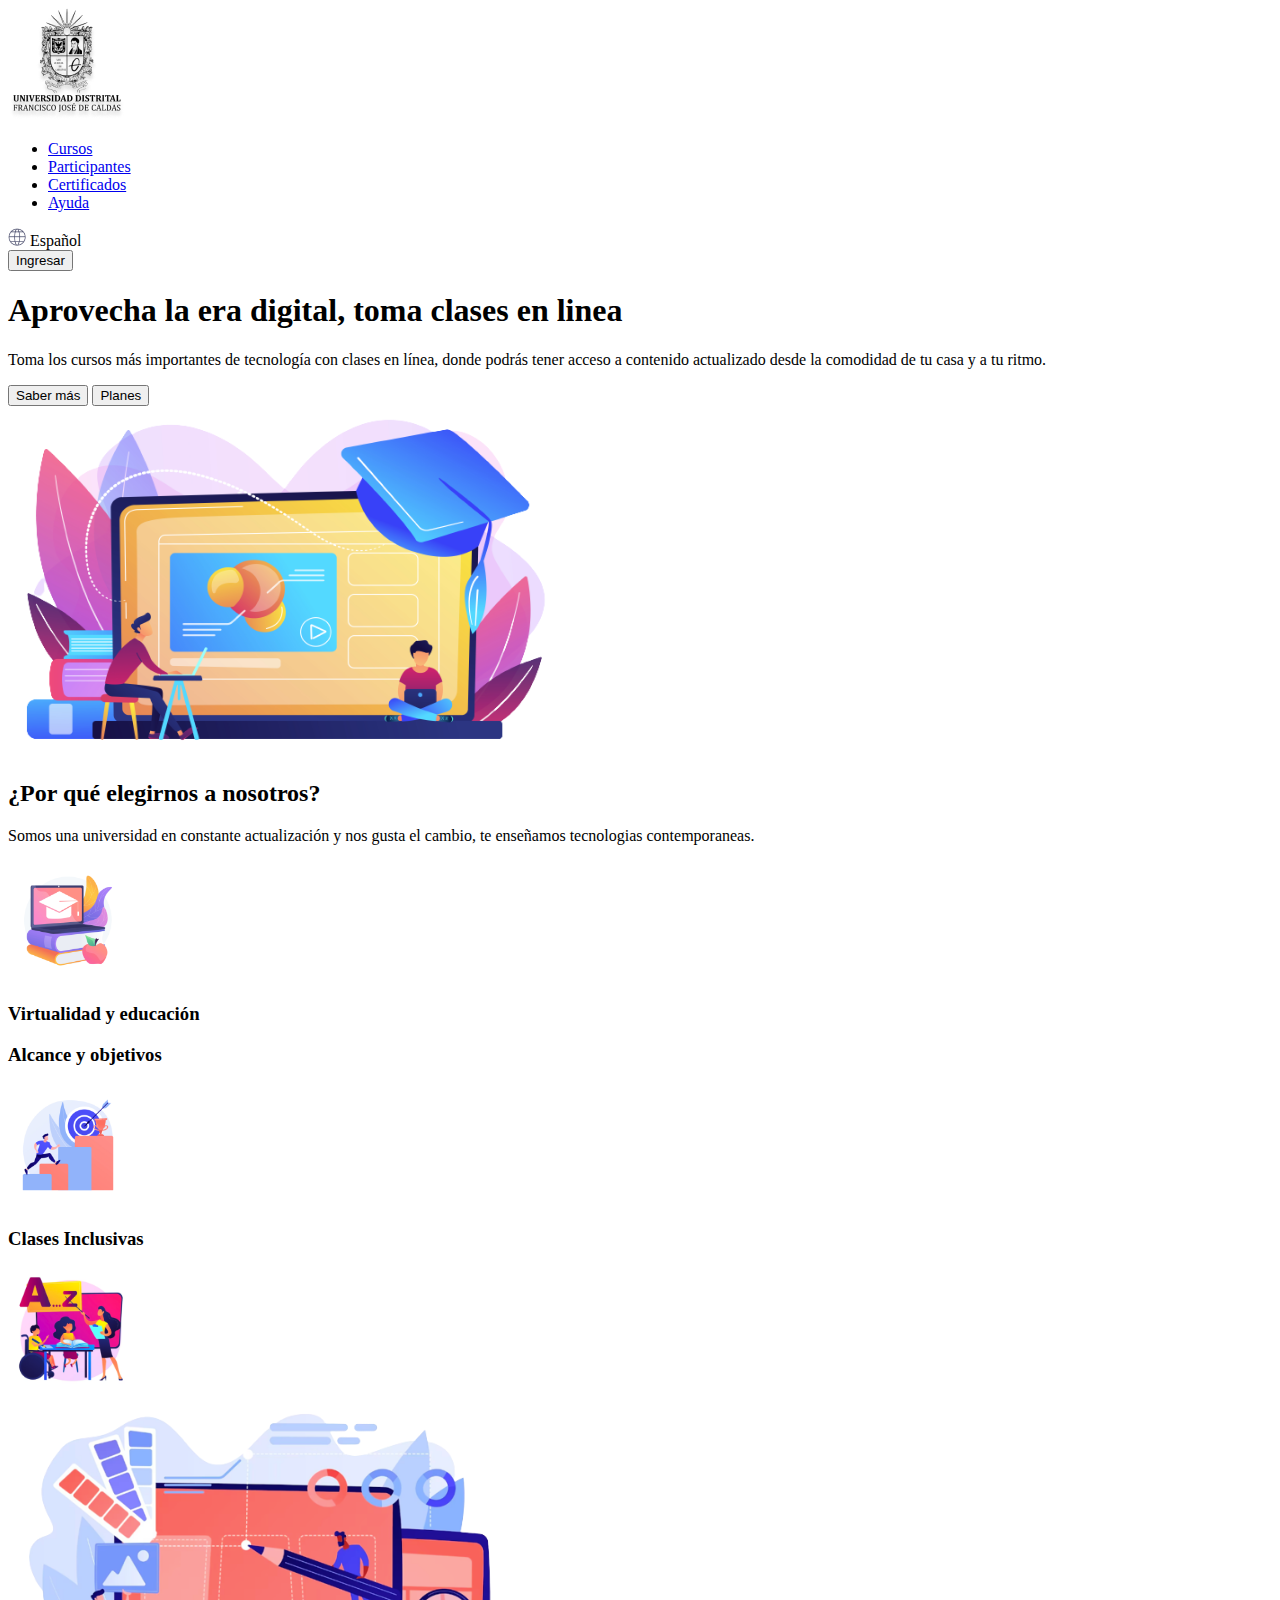
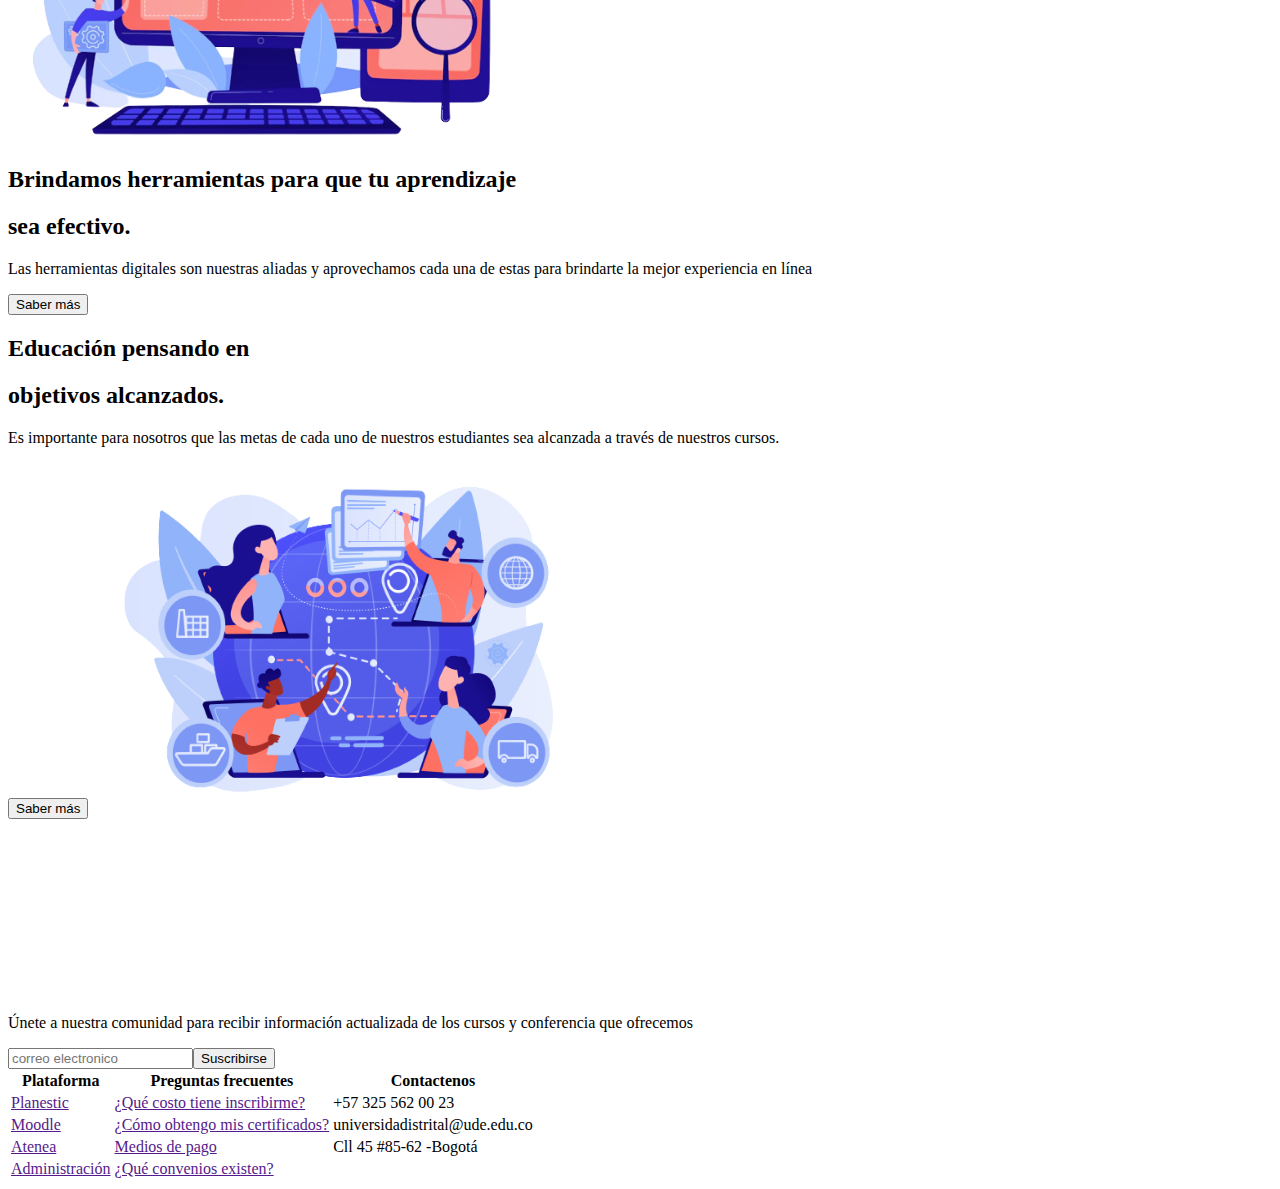
==== PUNTO 1 3/index.html @ c9f28a7e "structure HTML PUNTO 2" ====
<!DOCTYPE html>
<html lang="en">

<head>
    <meta charset="UTF-8">
    <meta http-equiv="X-UA-Compatible" content="IE=edge">
    <meta name="viewport" content="width=device-width, initial-scale=1.0">
    <title>Document</title>
</head>

<body>
    <header>
        <div>
            <img src="./public/images/header-logo.png" alt="main-logo">
            <nav>
                <ul>
                    <li><a href="#banner">Cursos</a></li>
                    <li><a href="#section-1">Participantes</a></li>
                    <li><a href="#section-2">Certificados</a></li>
                    <li><a href="#footer">Ayuda</a></li>
                </ul>
            </nav>
        </div>

        <div>
            <img src="./public/images/header-word.png" alt="world">
            <span>Español</span>

        </div>
        <div>
            <button>Ingresar</button>
        </div>
    </header>
    <main>
        <section id="banner">
            <div>
                <h1>
                    Aprovecha la era
                    digital, toma clases
                    en linea
                </h1>

                <p>
                    Toma los cursos más importantes de tecnología con clases en
                    línea, donde podrás tener acceso
                    a contenido actualizado desde la comodidad
                    de tu casa y a tu ritmo.
                </p>
            </div>


            <div>
                <button>
                    Saber más
                </button>
                <button>
                    Planes
                </button>
            </div>
            <div>
                <img src="./public/images/banner-online.png" alt="online-education" width="550px" height="350px">
            </div>

        </section>

        <section id="section-1">
            <div>
                <h2>¿Por qué
                    elegirnos
                    a nosotros?</h2>
                <p>
                    Somos una universidad en constante actualización y
                    nos gusta el cambio, te enseñamos tecnologias contemporaneas.
                </p>
            </div>
            <img src="./public/images/section1-education.png" alt="education" width="120px" height="120px">
            <h3>Virtualidad y educación</h3>
            <div>
                <h3>Alcance y objetivos</h3>
                <img src="./public/images/section1-goals.png" alt="goals" width="120px" height="120px">
            </div>
            <h3>Clases Inclusivas</h3>
            <img src="./public/images/section1-teach.png" alt="teach" width="120px" height="120px">
            <div>

            </div>

            <div></div>
        </section>

        <section id="section-2">
            <div>
                <img src="./public/images/section2-tools.png" alt="tools" width="500px" height="350px">

                <div>
                    <h2>Brindamos herramientas
                        para que tu aprendizaje
                    </h2>
                    <h2>sea efectivo.</h2>
                    <p>
                        Las herramientas digitales son nuestras aliadas y
                        aprovechamos cada una de estas para brindarte
                        la mejor experiencia en línea

                    </p>
                    <button>Saber más</button>

                </div>
            </div>


            <div>
                <h2>Educación pensando en
                </h2>
                <h2>objetivos alcanzados.</h2>
                <p>
                    Es importante para nosotros que las metas de cada uno de
                    nuestros estudiantes sea alcanzada a través
                    de nuestros cursos.

                </p>
                <button>Saber más</button>

                <img src="./public/images/section2-goals.png" alt="tools" width="500px" height="350px">


            </div>
            <div>

            </div>
        </section>

    </main>

    <footer id="footer">

        <div>
            <img src="./public/images/footer-logo.png" alt="footer-logo" width="200px" height="175px">
            
        </div>

        <div>
            <p>
                Únete a nuestra comunidad para recibir información
                actualizada de los cursos y conferencia que ofrecemos
            </p>
            <form action="post"><input type="email" name="user_name" placeholder="correo electronico"
                    id="email"><button>Suscribirse</button>
            </form>
        </div>

        <div>
<table>
    <tr>
        <th>Plataforma</th>
        <th>Preguntas frecuentes</th>
        <th>Contactenos</th>
    </tr>


    <tr>
        <td><a href="">Planestic</a></td>
        <td><a href="">¿Qué costo tiene inscribirme?</a></td>
        <td>+57 325 562 00 23</td>
    </tr>

    <tr>
        <td><a href="">Moodle</a></td>
        <td><a href="">¿Cómo obtengo mis certificados?</a></td>
        <td>universidadistrital@ude.edu.co</td>
    </tr>

    <tr>
        <td><a href="">Atenea</a></td>
        <td><a href="">Medios de pago</a></td>
        <td>Cll 45 #85-62 -Bogotá</td>
    </tr>

    <tr>
        <td><a href="">Administración</a></td>
        <td><a href="">¿Qué convenios existen?</a></td> 
    </tr>
</table>
            </div>
    </footer>

</body>

</html>
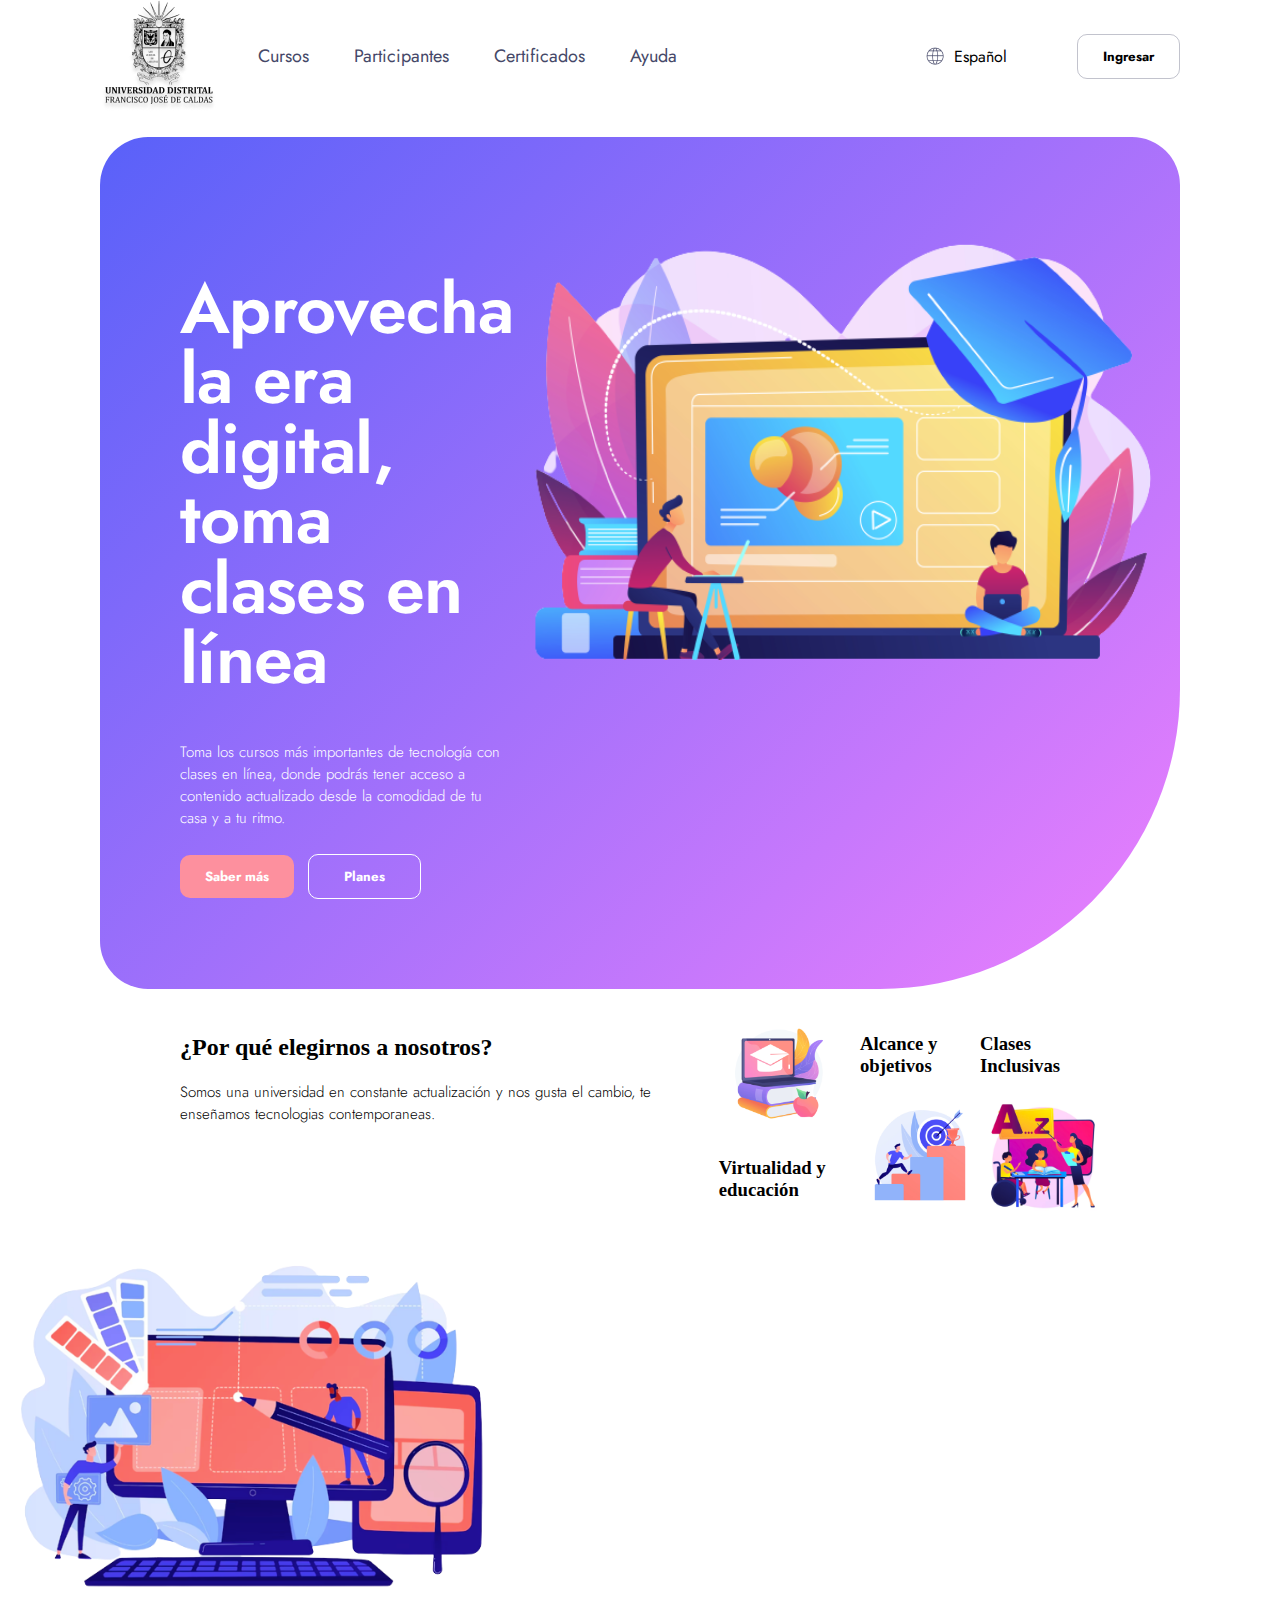
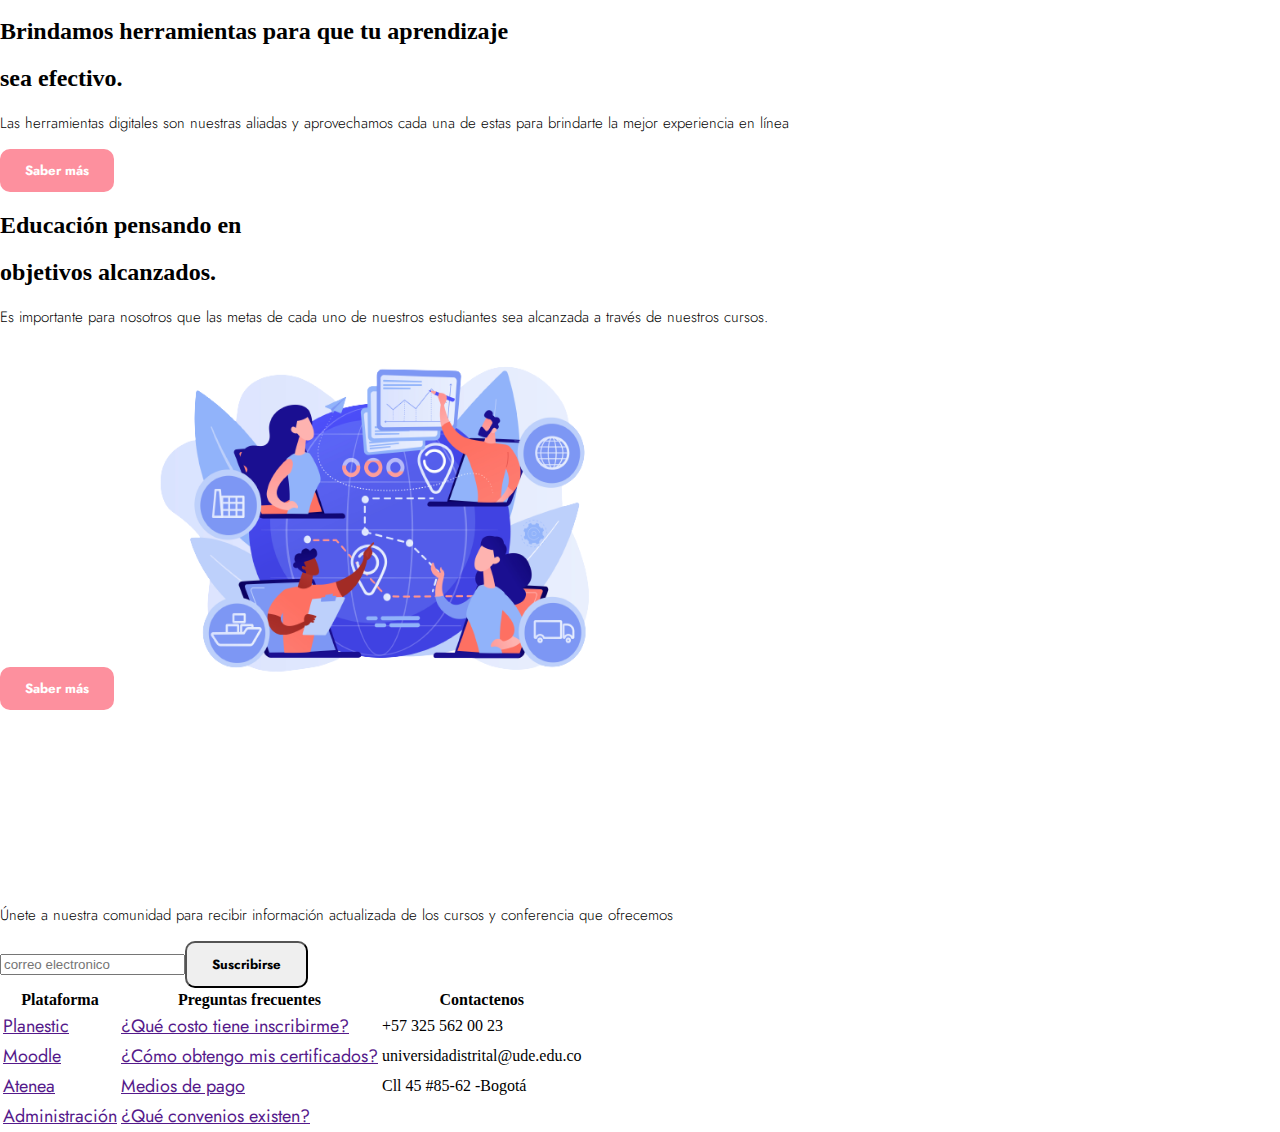
==== commit cdf2c401: "Estilos" ====
--- a/PUNTO 1 3/index.html
+++ b/PUNTO 1 3/index.html
@@ -6,11 +6,13 @@
     <meta http-equiv="X-UA-Compatible" content="IE=edge">
     <meta name="viewport" content="width=device-width, initial-scale=1.0">
     <title>Document</title>
+    <link href='https://fonts.googleapis.com/css?family=Jost' rel='stylesheet'>
+    <link rel="stylesheet" href="./styles/styles.css">
 </head>
 
 <body>
     <header>
-        <div>
+        <div class="header__navigation">
             <img src="./public/images/header-logo.png" alt="main-logo">
             <nav>
                 <ul>
@@ -22,14 +24,16 @@
             </nav>
         </div>
 
-        <div>
+        <div class="header__settings">
+            <div>
             <img src="./public/images/header-word.png" alt="world">
             <span>Español</span>
-
-        </div>
-        <div>
-            <button>Ingresar</button>
-        </div>
+        </div>
+            <div>
+                <button>Ingresar</button>
+            </div>
+        </div>
+
     </header>
     <main>
         <section id="banner">
@@ -37,28 +41,30 @@
                 <h1>
                     Aprovecha la era
                     digital, toma clases
-                    en linea
+                    en línea
                 </h1>
-
+<div>
                 <p>
                     Toma los cursos más importantes de tecnología con clases en
                     línea, donde podrás tener acceso
                     a contenido actualizado desde la comodidad
                     de tu casa y a tu ritmo.
+                </div>
                 </p>
-            </div>
-
-
-            <div>
-                <button>
-                    Saber más
-                </button>
-                <button>
-                    Planes
-                </button>
-            </div>
-            <div>
-                <img src="./public/images/banner-online.png" alt="online-education" width="550px" height="350px">
+
+                <div>
+                    <button class="button--orange">
+                        Saber más
+                    </button>
+                    <button class="button--white">
+                        Planes
+                    </button>
+                </div>
+            </div>
+
+    
+            <div id="img">
+                <img src="./public/images/banner-online.png" alt="online-education" width="653px" height="454px">
             </div>
 
         </section>
@@ -73,16 +79,21 @@
                     nos gusta el cambio, te enseñamos tecnologias contemporaneas.
                 </p>
             </div>
+
+            <div>
             <img src="./public/images/section1-education.png" alt="education" width="120px" height="120px">
             <h3>Virtualidad y educación</h3>
+        </div>
+        
             <div>
                 <h3>Alcance y objetivos</h3>
                 <img src="./public/images/section1-goals.png" alt="goals" width="120px" height="120px">
             </div>
-            <h3>Clases Inclusivas</h3>
-            <img src="./public/images/section1-teach.png" alt="teach" width="120px" height="120px">
-            <div>
-
+
+        
+            <div>
+                <h3>Clases Inclusivas</h3>
+                <img src="./public/images/section1-teach.png" alt="teach" width="120px" height="120px">
             </div>
 
             <div></div>
@@ -103,8 +114,9 @@
                         la mejor experiencia en línea
 
                     </p>
-                    <button>Saber más</button>
-
+                    <div>
+                    <button  class="button--orange">Saber más</button>
+                </div>
                 </div>
             </div>
 
@@ -119,7 +131,7 @@
                     de nuestros cursos.
 
                 </p>
-                <button>Saber más</button>
+                <button  class="button--orange">Saber más</button>
 
                 <img src="./public/images/section2-goals.png" alt="tools" width="500px" height="350px">
 
--- a/PUNTO 1 3/styles/styles.css
+++ b/PUNTO 1 3/styles/styles.css
@@ -0,0 +1,114 @@
+body {
+    margin: 0;
+}
+
+a {
+    font-family: 'Jost';
+    font-size: 18px;
+}
+
+header {
+    display: flex;
+    margin: 0px 100px;
+    justify-content: space-between;
+}
+
+.header__navigation {
+    display: flex;
+    align-items: center;
+
+}
+
+.header__navigation nav ul {
+    display: flex;
+    gap: 45px;
+    list-style: none;
+}
+
+.header__navigation nav ul li a {
+    text-decoration: none;
+    color: #454868;
+}
+
+.header__settings {
+    display: flex;
+    gap: 70px;
+}
+
+.header__settings div {
+    display: flex;
+    align-items: center;
+    gap: 10px;
+    font-family: 'Jost';
+    font-size: 16px;
+    font-weight: 400;
+}
+
+button {
+    font-family: 'Jost' ;
+    font-weight: bold;
+    border-radius: 10px;
+    cursor: pointer;
+    padding: 12px 25px;
+}
+
+.header__settings button {
+    background-color: transparent;
+    border: 1px solid #45486854;
+}
+
+#banner {
+    display: flex;
+    margin: 25px 100px;
+    padding: 90px 80px;
+    border-radius: 48px 48px 300px 48px;
+    background: linear-gradient(135deg, #5961F9 0%, #ED80FD 100%);
+}
+
+h1 {
+    font-family: 'Jost';
+    font-size: 70px;
+    font-weight: 600;
+    color: #fff;
+    line-height: 70px;
+    letter-spacing: -0.64px;
+}
+
+p{
+    font-family: 'Jost';
+    font-weight: 300;
+    font-size: 15px;
+}
+
+#img{
+width: 653px;
+height: 454px;
+left: 998px;
+top: 271px;
+}
+
+#banner p{
+    color: #fff;
+    margin: 25px 0px;
+}
+
+.button--orange{
+    background-color: #fd909e;
+    color: #fff;
+    border: none;
+    margin-right: 10px;
+}
+
+.button--white{
+    background-color: transparent;
+    color: white;
+    padding: 12px 35px;
+    border: 1px solid #fff;
+}
+
+#section-1{
+    display: flex;
+    justify-content: space-between;
+    margin: 25px 100px;
+    padding: 0px 80px;
+}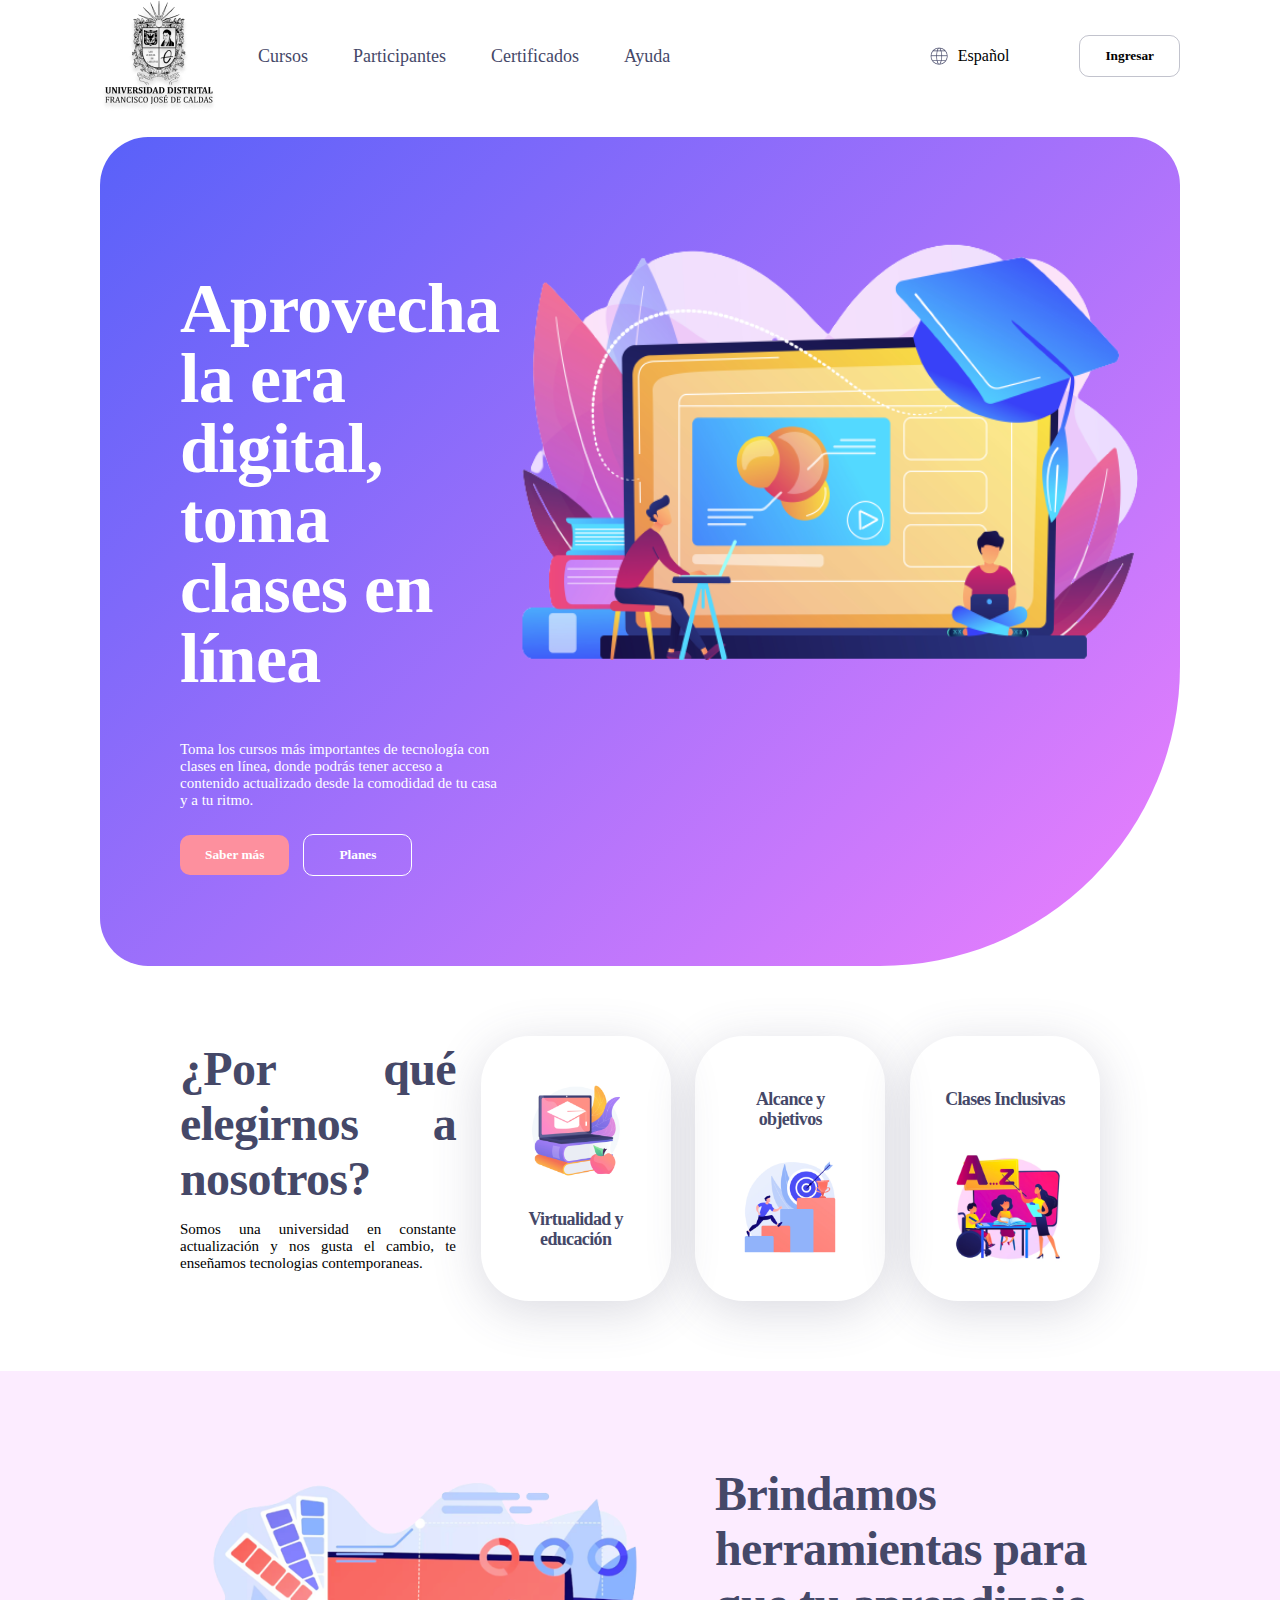
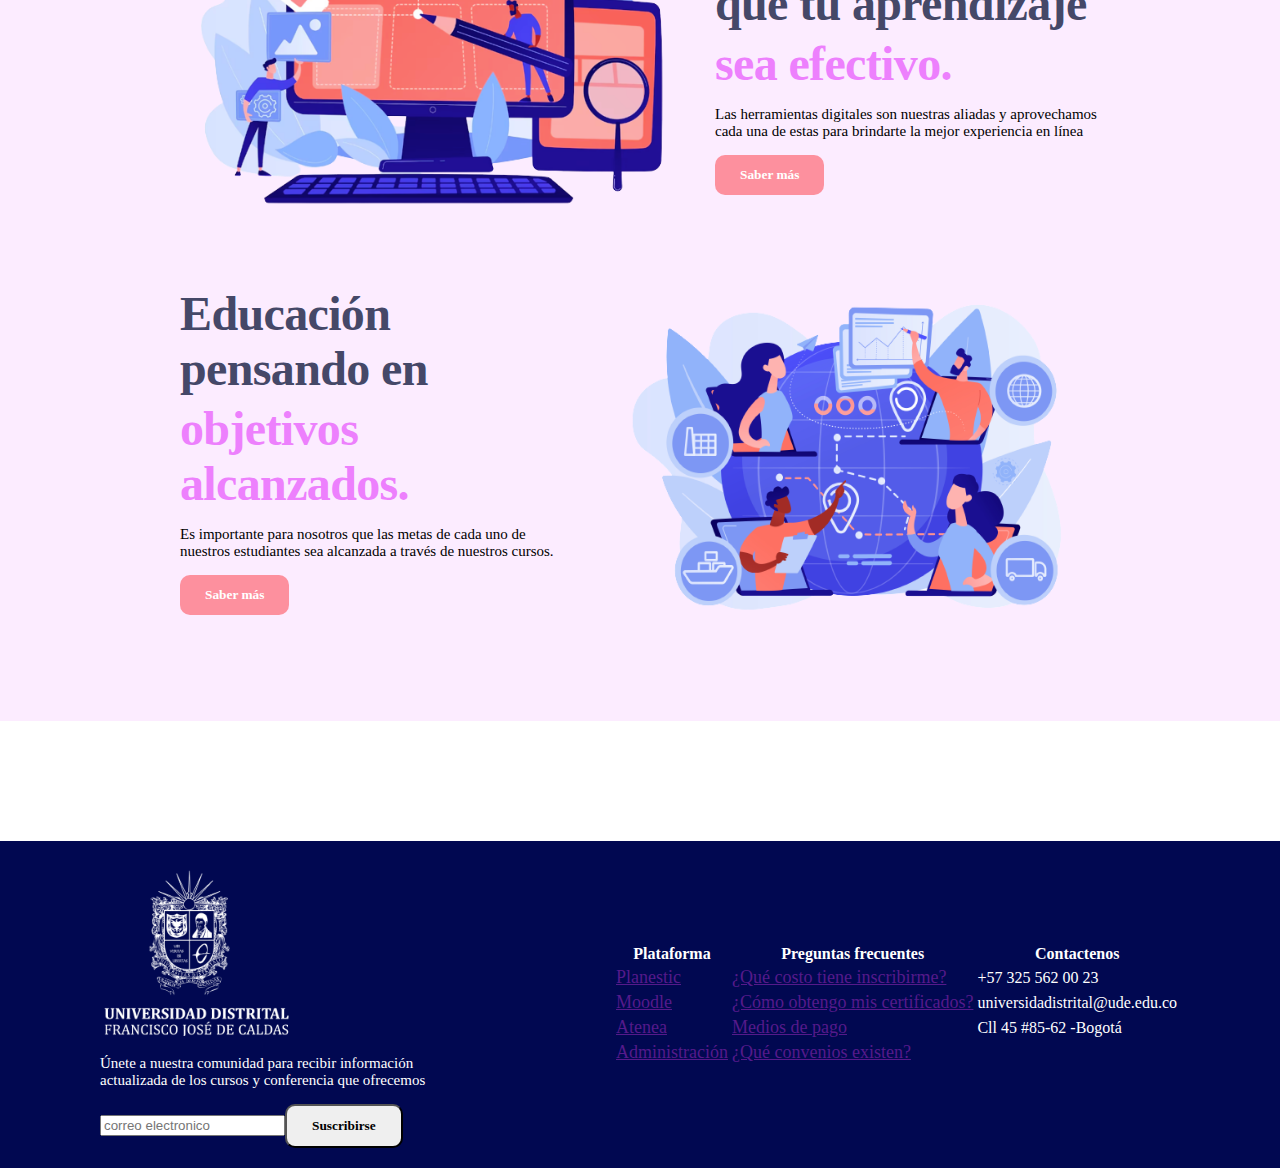
==== commit 35cd7078: "estilos2" ====
--- a/PUNTO 1 3/index.html
+++ b/PUNTO 1 3/index.html
@@ -6,7 +6,7 @@
     <meta http-equiv="X-UA-Compatible" content="IE=edge">
     <meta name="viewport" content="width=device-width, initial-scale=1.0">
     <title>Document</title>
-    <link href='https://fonts.googleapis.com/css?family=Jost' rel='stylesheet'>
+    <link rel="stylesheet" href="https://indestructibletype.com/fonts/Jost.css" type="text/css" charset="utf-8" />
     <link rel="stylesheet" href="./styles/styles.css">
 </head>
 
@@ -70,7 +70,7 @@
         </section>
 
         <section id="section-1">
-            <div>
+            <div class="section-1__info">
                 <h2>¿Por qué
                     elegirnos
                     a nosotros?</h2>
@@ -80,34 +80,34 @@
                 </p>
             </div>
 
-            <div>
+            <div class="section-1__card">
             <img src="./public/images/section1-education.png" alt="education" width="120px" height="120px">
             <h3>Virtualidad y educación</h3>
         </div>
         
-            <div>
+            <div class="section-1__card">
                 <h3>Alcance y objetivos</h3>
                 <img src="./public/images/section1-goals.png" alt="goals" width="120px" height="120px">
             </div>
 
         
-            <div>
+            <div class="section-1__card">
                 <h3>Clases Inclusivas</h3>
                 <img src="./public/images/section1-teach.png" alt="teach" width="120px" height="120px">
             </div>
 
-            <div></div>
+            
         </section>
 
         <section id="section-2">
-            <div>
+            <div class="section-2__info">
                 <img src="./public/images/section2-tools.png" alt="tools" width="500px" height="350px">
 
-                <div>
+                <div >
                     <h2>Brindamos herramientas
                         para que tu aprendizaje
                     </h2>
-                    <h2>sea efectivo.</h2>
+                    <h2 class="section-2__sub-pink">sea efectivo.</h2>
                     <p>
                         Las herramientas digitales son nuestras aliadas y
                         aprovechamos cada una de estas para brindarte
@@ -121,18 +121,23 @@
             </div>
 
 
-            <div>
+            <div class="section-2__info">
+                
+                <div>
                 <h2>Educación pensando en
                 </h2>
-                <h2>objetivos alcanzados.</h2>
+                <h2 class="section-2__sub-pink">objetivos alcanzados.</h2>
                 <p>
                     Es importante para nosotros que las metas de cada uno de
                     nuestros estudiantes sea alcanzada a través
                     de nuestros cursos.
-
+               
                 </p>
-                <button  class="button--orange">Saber más</button>
-
+                <div>
+                    <button  class="button--orange">Saber más</button>
+                </div>
+            </div>
+                
                 <img src="./public/images/section2-goals.png" alt="tools" width="500px" height="350px">
 
 
@@ -146,11 +151,10 @@
 
     <footer id="footer">
 
-        <div>
+        <div class="footer__info">
+        
             <img src="./public/images/footer-logo.png" alt="footer-logo" width="200px" height="175px">
             
-        </div>
-
         <div>
             <p>
                 Únete a nuestra comunidad para recibir información
@@ -160,6 +164,7 @@
                     id="email"><button>Suscribirse</button>
             </form>
         </div>
+    </div>
 
         <div>
 <table>
--- a/PUNTO 1 3/styles/styles.css
+++ b/PUNTO 1 3/styles/styles.css
@@ -6,6 +6,16 @@
     font-family: 'Jost';
     font-size: 18px;
 }
+
+h2 {
+    margin: 5px 0px;
+    color: #454868;
+    font-family: 'Jost';
+    font-size: 48px;
+ line-height: 55px;
+ letter-spacing: -0.64px;
+}
+
 
 header {
     display: flex;
@@ -24,6 +34,9 @@
     gap: 45px;
     list-style: none;
 }
+
+
+
 
 .header__navigation nav ul li a {
     text-decoration: none;
@@ -109,6 +122,62 @@
 #section-1{
     display: flex;
     justify-content: space-between;
-    margin: 25px 100px;
-    padding: 0px 80px;
+    margin: 50px 100px;
+    padding: 20px 80px;
+}
+.section-1__info{
+    width: 30%;
+    text-align: justify;
+}
+
+
+
+.section-1__card {
+    border-radius: 48px;
+    box-shadow: 0px 10px 50px #45486833;
+    padding: 35px;
+    display: flex;
+    flex-direction: column;
+    justify-content: space-between;
+    align-items: center;
+    height: 195px;
+    width: min-content;
+}
+
+.section-1__card h3 {
+    font-family: 'Jost';
+    text-align: center;
+    color: #454868;
+    font-size: 18px;
+    line-height: 20px;
+    letter-spacing: -0.64px;
+}
+
+#section-2 {
+    padding: 20px 180px;
+    background: #ed80fd26;
+}
+
+
+.section-2__info {
+    display: flex;
+    margin: 70px 0px;
+    gap: 35px;
+}
+.section-2__sub-pink {
+    color: #ED80FD;
+}
+
+#footer {
+    display: flex;
+    justify-content: space-between;
+    align-items: center;
+    margin-top: 120px;
+    padding: 20px 100px;
+    background-color: #010851;
+    color: #fff;
+}
+
+.footer__info {
+    width: 35%;
 }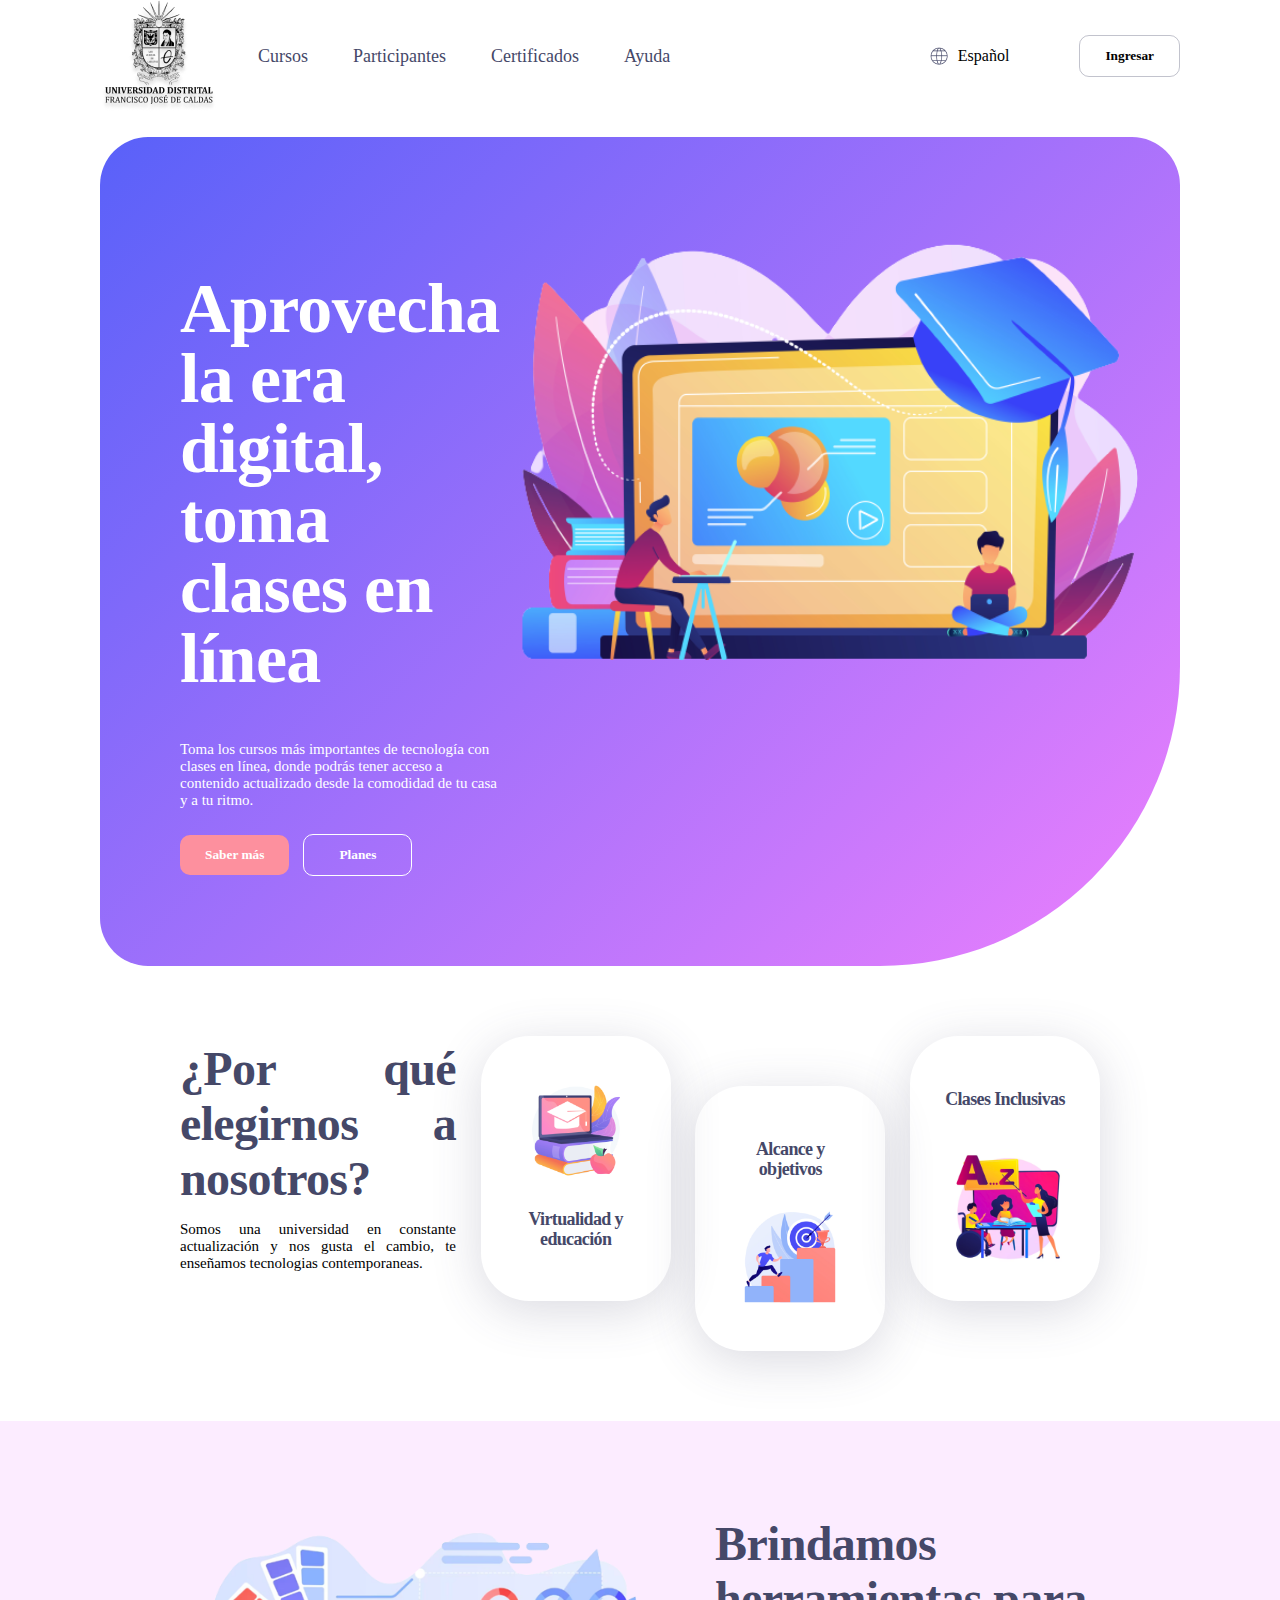
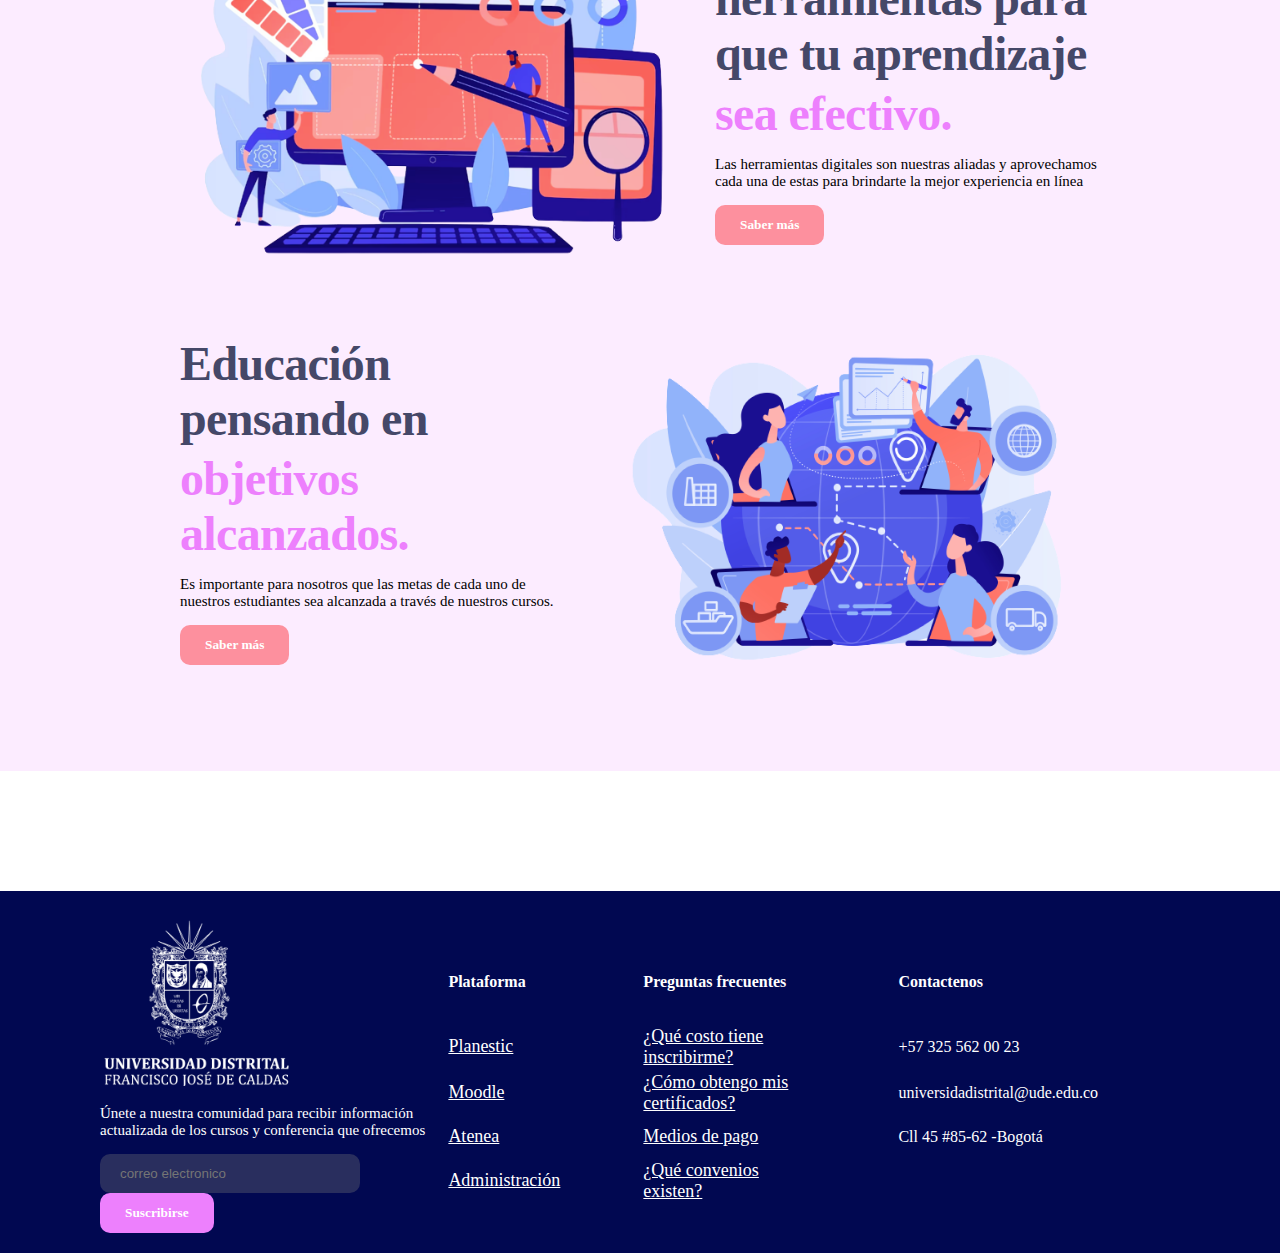
==== commit 81cacc09: "estilos3" ====
--- a/PUNTO 1 3/index.html
+++ b/PUNTO 1 3/index.html
@@ -85,7 +85,7 @@
             <h3>Virtualidad y educación</h3>
         </div>
         
-            <div class="section-1__card">
+            <div class="section-1__card section-1__card-down">
                 <h3>Alcance y objetivos</h3>
                 <img src="./public/images/section1-goals.png" alt="goals" width="120px" height="120px">
             </div>
@@ -161,7 +161,7 @@
                 actualizada de los cursos y conferencia que ofrecemos
             </p>
             <form action="post"><input type="email" name="user_name" placeholder="correo electronico"
-                    id="email"><button>Suscribirse</button>
+                    id="email"><button class="button--pink">Suscribirse</button>
             </form>
         </div>
     </div>
--- a/PUNTO 1 3/styles/styles.css
+++ b/PUNTO 1 3/styles/styles.css
@@ -144,6 +144,10 @@
     width: min-content;
 }
 
+.section-1__card-down{
+    margin-top: 50px;
+}
+
 .section-1__card h3 {
     font-family: 'Jost';
     text-align: center;
@@ -180,4 +184,40 @@
 
 .footer__info {
     width: 35%;
+}
+
+input {
+    width: 220px;
+    padding: 12px 20px;
+    margin-right: -15px;
+    border: none;
+    border-radius: 10px;
+    background-color:#45486899;
+}
+
+.button--pink{
+    background-color:#ED80FD ;
+    border: none;
+    color:#fff
+}
+
+table{
+    font-family: 'Jost';
+    text-align: left;
+}
+
+tr {
+    height: 40px;
+}
+
+th {
+    height: 80px;
+}
+
+td {
+    padding-right: 80px;
+}
+
+td a{
+    color: #fff;
 }